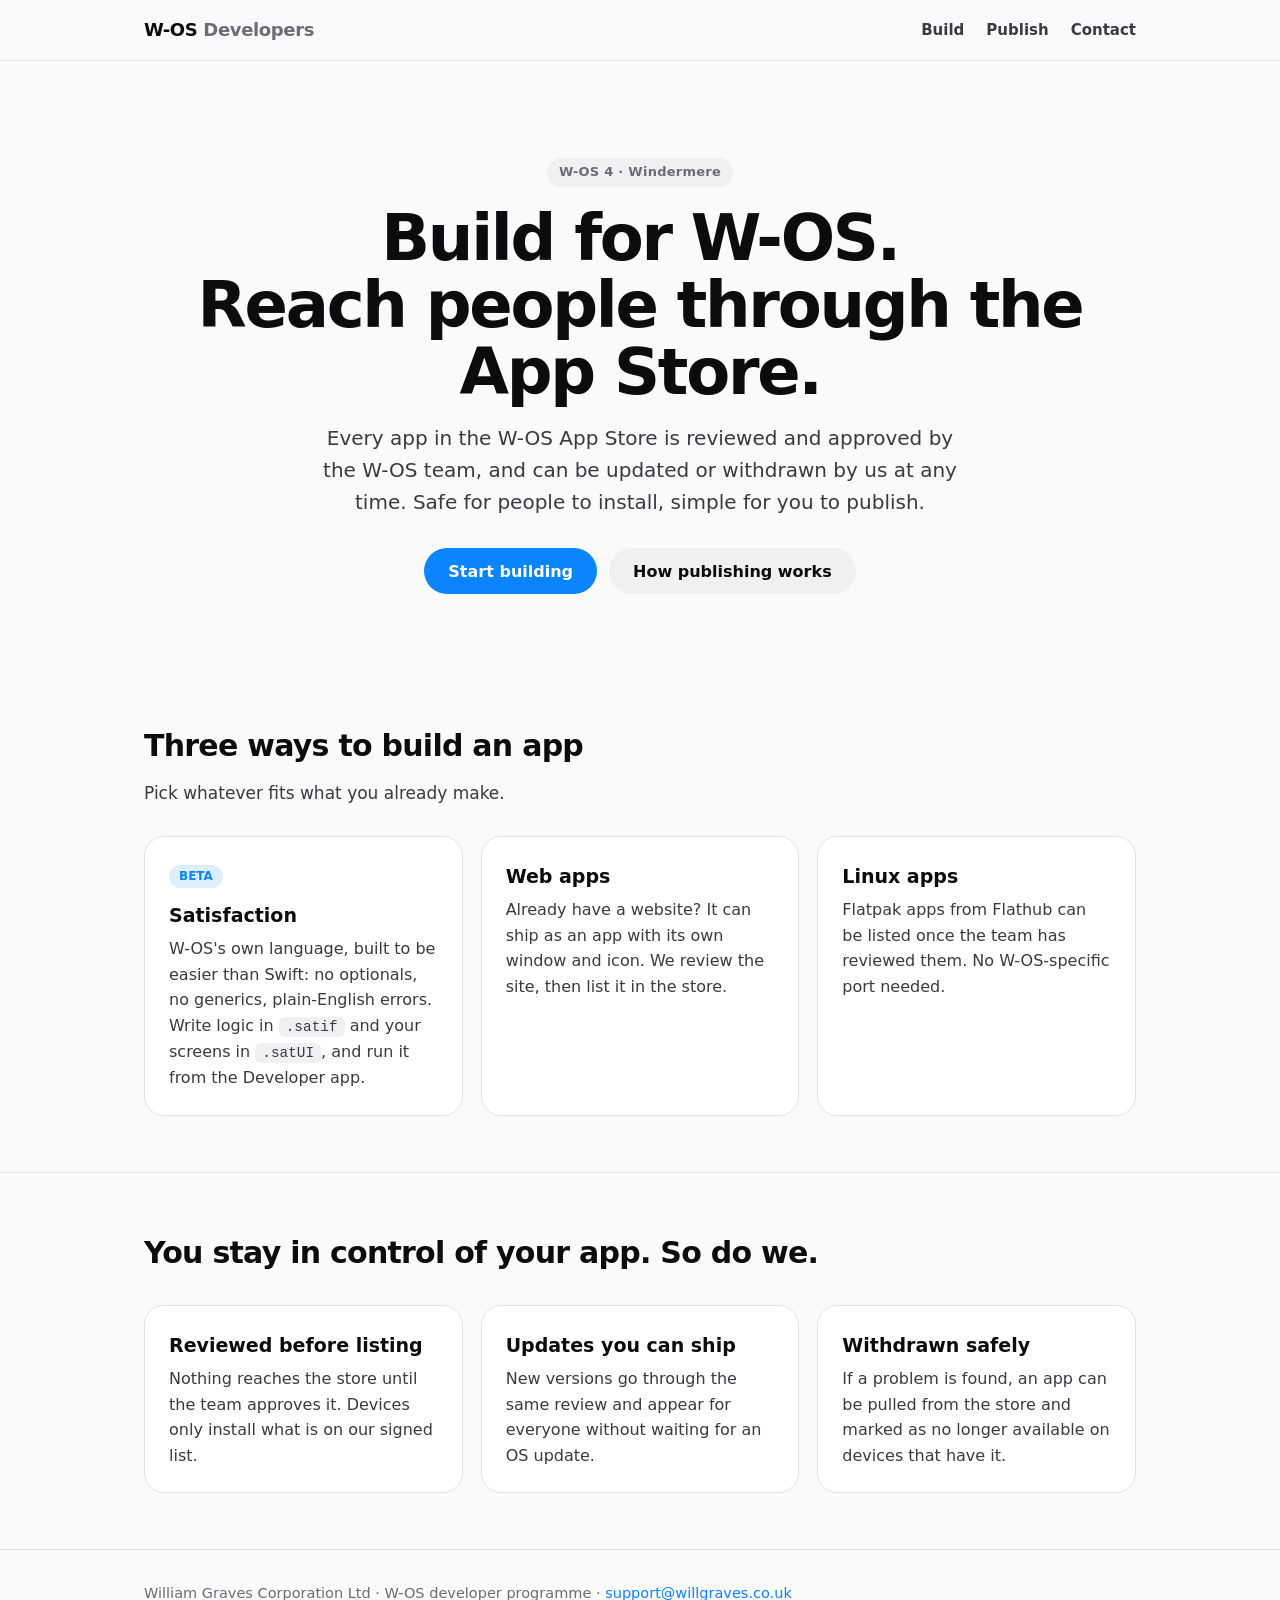
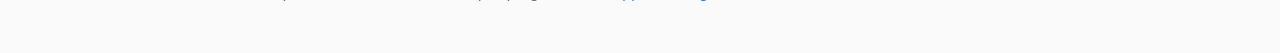
==== site/index.html @ a488e5d3 "W-OS developer site" ====
<!doctype html>
<html lang="en-GB">
<head>
<meta charset="utf-8">
<meta name="viewport" content="width=device-width, initial-scale=1">
<title>W-OS Developers</title>
<meta name="description" content="Build apps for W-OS, and get them into the W-OS App Store.">
<link rel="stylesheet" href="style.css">
</head>
<body>
<header class="top"><div class="wrap">
  <a class="brand" href="./">W-OS<span>Developers</span></a>
  <nav class="links"><a href="docs.html">Build</a><a href="submit.html">Publish</a><a href="mailto:support@willgraves.co.uk">Contact</a></nav>
</div></header>

<main>
<div class="wrap">
  <div class="hero">
    <span class="eyebrow">W-OS 4 &middot; Windermere</span>
    <h1>Build for W-OS.<br>Reach people through the App Store.</h1>
    <p class="lead">Every app in the <span style="white-space:nowrap">W-OS</span> App Store is reviewed and approved by the <span style="white-space:nowrap">W-OS</span> team, and can be updated or withdrawn by us at any time. Safe for people to install, simple for you to publish.</p>
    <div class="cta"><a class="btn" href="docs.html">Start building</a><a class="btn ghost" href="submit.html">How publishing works</a></div>
  </div>
</div>

<section><div class="wrap">
  <h2>Three ways to build an app</h2>
  <p style="color:var(--ink-2);margin:0">Pick whatever fits what you already make.</p>
  <div class="grid">
    <div class="card"><span class="tag">BETA</span><h3>Satisfaction</h3><p>W-OS's own language, built to be easier than Swift: no optionals, no generics, plain-English errors. Write logic in <code>.satif</code> and your screens in <code>.satUI</code>, and run it from the Developer app.</p></div>
    <div class="card"><h3>Web apps</h3><p>Already have a website? It can ship as an app with its own window and icon. We review the site, then list it in the store.</p></div>
    <div class="card"><h3>Linux apps</h3><p>Flatpak apps from Flathub can be listed once the team has reviewed them. No W-OS-specific port needed.</p></div>
  </div>
</div></section>

<section><div class="wrap">
  <h2>You stay in control of your app. So do we.</h2>
  <div class="grid">
    <div class="card"><h3>Reviewed before listing</h3><p>Nothing reaches the store until the team approves it. Devices only install what is on our signed list.</p></div>
    <div class="card"><h3>Updates you can ship</h3><p>New versions go through the same review and appear for everyone without waiting for an OS update.</p></div>
    <div class="card"><h3>Withdrawn safely</h3><p>If a problem is found, an app can be pulled from the store and marked as no longer available on devices that have it.</p></div>
  </div>
</div></section>
</main>

<footer><div class="wrap">William Graves Corporation Ltd &middot; W-OS developer programme &middot; <a href="mailto:support@willgraves.co.uk">support@willgraves.co.uk</a></div></footer>
</body>
</html>
---- site/style.css ----
:root {
  --bg: #fafafb; --panel: #ffffff; --panel-2: #f0f0f3; --ink: #0c0c0e; --ink-2: #3a3a40; --muted: #6c6c74;
  --line: #e2e2e6; --accent: #0a84ff; --code-bg: #14141a; --code-ink: #e8e8ee;
  color-scheme: light;
}
@media (prefers-color-scheme: dark) {
  :root { --bg: #0a0a0b; --panel: #141416; --panel-2: #1c1c1f; --ink: #f4f4f6; --ink-2: #c9c9d0; --muted: #8e8e96; --line: #2a2a2e; --code-bg: #0f0f13; color-scheme: dark; }
}
* { box-sizing: border-box; }
html { scroll-behavior: smooth; }
body { margin: 0; background: var(--bg); color: var(--ink); font: 400 17px/1.6 "Nunito", "Inter", system-ui, -apple-system, "Segoe UI", sans-serif; -webkit-font-smoothing: antialiased; }
a { color: var(--accent); text-decoration: none; }
a:hover { text-decoration: underline; }
.wrap { max-width: 1040px; margin: 0 auto; padding: 0 24px; }

header.top { position: sticky; top: 0; z-index: 10; background: color-mix(in srgb, var(--bg) 85%, transparent); backdrop-filter: blur(14px); border-bottom: 1px solid var(--line); }
header.top .wrap { display: flex; align-items: center; gap: 28px; height: 60px; }
.brand { font-weight: 800; letter-spacing: -.02em; color: var(--ink); font-size: 18px; }
.brand span { color: var(--muted); font-weight: 600; margin-left: 6px; }
nav.links { display: flex; gap: 22px; margin-left: auto; font-size: 15px; font-weight: 600; }
nav.links a { color: var(--ink-2); }
nav.links a[aria-current] { color: var(--accent); }

.hero { padding: 96px 0 72px; text-align: center; }
.eyebrow { display: inline-block; padding: 4px 12px; border-radius: 999px; background: var(--panel-2); color: var(--muted); font-size: 13px; font-weight: 700; letter-spacing: .02em; }
h1 { font-size: clamp(38px, 6vw, 64px); line-height: 1.05; letter-spacing: -.035em; margin: 18px 0 16px; font-weight: 800; }
h2 { font-size: 30px; letter-spacing: -.025em; margin: 0 0 10px; font-weight: 800; }
h3 { font-size: 19px; margin: 0 0 6px; font-weight: 800; }
.lead { font-size: 20px; color: var(--ink-2); max-width: 640px; margin: 0 auto 30px; }
.cta { display: inline-flex; gap: 12px; flex-wrap: wrap; justify-content: center; }
.btn { display: inline-flex; align-items: center; height: 46px; padding: 0 24px; border-radius: 999px; background: var(--accent); color: #fff; font-weight: 700; font-size: 16px; }
.btn:hover { text-decoration: none; filter: brightness(1.08); }
.btn.ghost { background: var(--panel-2); color: var(--ink); }

section { padding: 56px 0; }
section + section { border-top: 1px solid var(--line); }
.grid { display: grid; gap: 18px; grid-template-columns: repeat(auto-fit, minmax(290px, 1fr)); margin-top: 28px; }
.card { background: var(--panel); border: 1px solid var(--line); border-radius: 20px; padding: 24px; }
.card p { margin: 0; color: var(--ink-2); font-size: 16px; }
.tag { display: inline-block; margin-bottom: 12px; padding: 2px 10px; border-radius: 999px; background: color-mix(in srgb, var(--accent) 14%, transparent); color: var(--accent); font-size: 12px; font-weight: 800; }

.steps { counter-reset: s; list-style: none; padding: 0; margin: 24px 0 0; display: grid; gap: 14px; }
.steps li { counter-increment: s; display: flex; gap: 16px; align-items: flex-start; background: var(--panel); border: 1px solid var(--line); border-radius: 18px; padding: 18px 20px; }
.steps li::before { content: counter(s); flex: none; width: 30px; height: 30px; border-radius: 50%; background: var(--accent); color: #fff; display: grid; place-items: center; font-weight: 800; font-size: 14px; }
.steps b { display: block; }

pre, code { font-family: ui-monospace, "SF Mono", Menlo, Consolas, monospace; }
pre { background: var(--code-bg); color: var(--code-ink); border-radius: 16px; padding: 20px 22px; overflow-x: auto; font-size: 14.5px; line-height: 1.55; margin: 18px 0; }
code { background: var(--panel-2); padding: 2px 7px; border-radius: 6px; font-size: .9em; }
pre code { background: none; padding: 0; }

table { width: 100%; border-collapse: collapse; margin: 18px 0; background: var(--panel); border: 1px solid var(--line); border-radius: 16px; overflow: hidden; }
th, td { text-align: left; padding: 12px 16px; border-bottom: 1px solid var(--line); font-size: 15.5px; vertical-align: top; }
th { background: var(--panel-2); font-weight: 800; }
tr:last-child td { border-bottom: 0; }
.note { border-left: 4px solid var(--accent); background: var(--panel); border-radius: 0 14px 14px 0; padding: 14px 18px; margin: 20px 0; color: var(--ink-2); }
.page { padding: 64px 0 40px; }
.page .lead { margin-left: 0; }
footer { border-top: 1px solid var(--line); padding: 32px 0 48px; color: var(--muted); font-size: 14.5px; }
@media (max-width: 640px) { nav.links { gap: 14px; font-size: 14px; } .hero { padding: 64px 0 48px; } .brand span { display: none; } }
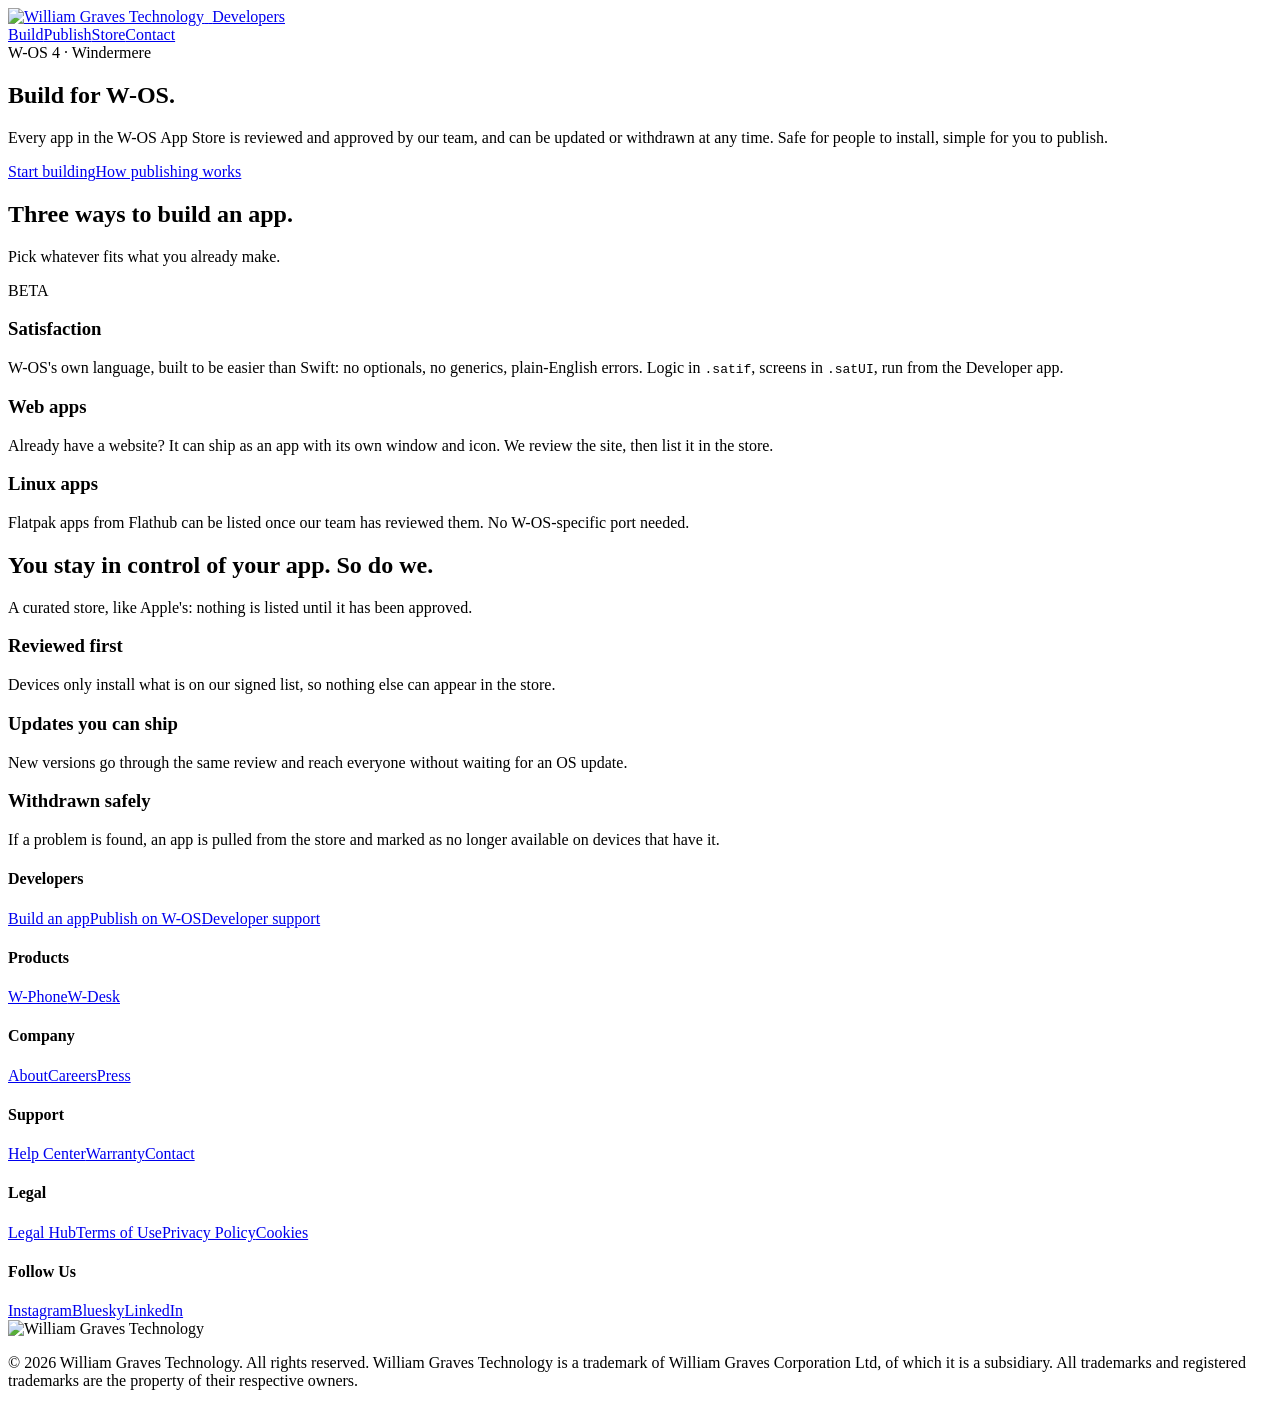
==== commit 35f765a1: "Match the William Graves Technology site design" ====
--- a/site/index.html
+++ b/site/index.html
@@ -1,48 +1,67 @@
-<!doctype html>
+<!DOCTYPE html>
 <html lang="en-GB">
 <head>
 <meta charset="utf-8">
 <meta name="viewport" content="width=device-width, initial-scale=1">
-<title>W-OS Developers</title>
-<meta name="description" content="Build apps for W-OS, and get them into the W-OS App Store.">
-<link rel="stylesheet" href="style.css">
+<title>W-OS Developers | William Graves Technology</title>
+<meta name="description" content="Build apps for W-OS and get them into the W-OS App Store.">
+<meta name="theme-color" content="#f8f8f8" media="(prefers-color-scheme: light)">
+<meta name="theme-color" content="#141414" media="(prefers-color-scheme: dark)">
+<link rel="icon" href="/assets/dark_logo.png">
+<link rel="stylesheet" href="/style.css">
 </head>
 <body>
-<header class="top"><div class="wrap">
-  <a class="brand" href="./">W-OS<span>Developers</span></a>
-  <nav class="links"><a href="docs.html">Build</a><a href="submit.html">Publish</a><a href="mailto:support@willgraves.co.uk">Contact</a></nav>
-</div></header>
+<header class="top">
+  <a class="logo" href="/" aria-label="W-OS Developers home">
+    <img class="light" src="/assets/dark_logo.png" alt="William Graves Technology">
+    <img class="dark" src="/assets/light_logo.png" alt="">
+    <span class="tag">Developers</span>
+  </a>
+  <nav><a href="/docs.html">Build</a><a href="/submit.html">Publish</a><a href="https://www.williamgravestechnology.com/products/">Store</a><a href="mailto:support@willgraves.co.uk">Contact</a></nav>
+</header>
+<main>
 
-<main>
-<div class="wrap">
-  <div class="hero">
-    <span class="eyebrow">W-OS 4 &middot; Windermere</span>
-    <h1>Build for W-OS.<br>Reach people through the App Store.</h1>
-    <p class="lead">Every app in the <span style="white-space:nowrap">W-OS</span> App Store is reviewed and approved by the <span style="white-space:nowrap">W-OS</span> team, and can be updated or withdrawn by us at any time. Safe for people to install, simple for you to publish.</p>
-    <div class="cta"><a class="btn" href="docs.html">Start building</a><a class="btn ghost" href="submit.html">How publishing works</a></div>
-  </div>
-</div>
+<section class="hero">
+  <span class="eyebrow">W-OS 4 &middot; Windermere</span>
+  <h1>Build for <span style="white-space:nowrap">W-OS.</span></h1>
+  <p>Every app in the <span style="white-space:nowrap">W-OS</span> App Store is reviewed and approved by our team, and can be updated or withdrawn at any time. Safe for people to install, simple for you to publish.</p>
+  <div class="cta"><a class="btn" href="/docs.html">Start building</a><a class="btn ghost" href="/submit.html">How publishing works</a></div>
+</section>
 
-<section><div class="wrap">
-  <h2>Three ways to build an app</h2>
-  <p style="color:var(--ink-2);margin:0">Pick whatever fits what you already make.</p>
+<section class="band"><div class="wrap">
+  <h2>Three ways to build an app.</h2>
+  <p class="sub">Pick whatever fits what you already make.</p>
   <div class="grid">
-    <div class="card"><span class="tag">BETA</span><h3>Satisfaction</h3><p>W-OS's own language, built to be easier than Swift: no optionals, no generics, plain-English errors. Write logic in <code>.satif</code> and your screens in <code>.satUI</code>, and run it from the Developer app.</p></div>
+    <div class="card"><span class="tagpill">BETA</span><h3>Satisfaction</h3><p>W-OS's own language, built to be easier than Swift: no optionals, no generics, plain-English errors. Logic in <code>.satif</code>, screens in <code>.satUI</code>, run from the Developer app.</p></div>
     <div class="card"><h3>Web apps</h3><p>Already have a website? It can ship as an app with its own window and icon. We review the site, then list it in the store.</p></div>
-    <div class="card"><h3>Linux apps</h3><p>Flatpak apps from Flathub can be listed once the team has reviewed them. No W-OS-specific port needed.</p></div>
+    <div class="card"><h3>Linux apps</h3><p>Flatpak apps from Flathub can be listed once our team has reviewed them. No W-OS-specific port needed.</p></div>
   </div>
 </div></section>
 
-<section><div class="wrap">
+<section class="band gold"><div class="wrap">
   <h2>You stay in control of your app. So do we.</h2>
+  <p class="sub">A curated store, like Apple's: nothing is listed until it has been approved.</p>
   <div class="grid">
-    <div class="card"><h3>Reviewed before listing</h3><p>Nothing reaches the store until the team approves it. Devices only install what is on our signed list.</p></div>
-    <div class="card"><h3>Updates you can ship</h3><p>New versions go through the same review and appear for everyone without waiting for an OS update.</p></div>
-    <div class="card"><h3>Withdrawn safely</h3><p>If a problem is found, an app can be pulled from the store and marked as no longer available on devices that have it.</p></div>
+    <div class="card"><h3>Reviewed first</h3><p>Devices only install what is on our signed list, so nothing else can appear in the store.</p></div>
+    <div class="card"><h3>Updates you can ship</h3><p>New versions go through the same review and reach everyone without waiting for an OS update.</p></div>
+    <div class="card"><h3>Withdrawn safely</h3><p>If a problem is found, an app is pulled from the store and marked as no longer available on devices that have it.</p></div>
   </div>
 </div></section>
+
 </main>
-
-<footer><div class="wrap">William Graves Corporation Ltd &middot; W-OS developer programme &middot; <a href="mailto:support@willgraves.co.uk">support@willgraves.co.uk</a></div></footer>
+<footer>
+  <div class="fcols">
+    <div class="fcol"><h4>Developers</h4><a href="/docs.html">Build an app</a><a href="/submit.html">Publish on W-OS</a><a href="mailto:support@willgraves.co.uk">Developer support</a></div>
+    <div class="fcol"><h4>Products</h4><a href="https://www.williamgravestechnology.com/products/w-phone/">W-Phone</a><a href="https://www.williamgravestechnology.com/products/w-desk/">W-Desk</a></div>
+    <div class="fcol"><h4>Company</h4><a href="https://www.williamgravestechnology.com/about/">About</a><a href="https://www.williamgravestechnology.com/careers/">Careers</a><a href="https://www.williamgravestechnology.com/press/">Press</a></div>
+    <div class="fcol"><h4>Support</h4><a href="https://www.williamgravestechnology.com/support/">Help Center</a><a href="https://www.williamgravestechnology.com/legal/warranties/">Warranty</a><a href="https://www.williamgravestechnology.com/support/contact/">Contact</a></div>
+    <div class="fcol"><h4>Legal</h4><a href="https://www.williamgravestechnology.com/legal/">Legal Hub</a><a href="https://www.williamgravestechnology.com/legal/terms/tos.html">Terms of Use</a><a href="https://www.williamgravestechnology.com/legal/privacy/">Privacy Policy</a><a href="https://www.williamgravestechnology.com/legal/cookies/">Cookies</a></div>
+    <div class="fcol"><h4>Follow Us</h4><a href="https://www.instagram.com/williamgravestechnology">Instagram</a><a href="https://bsky.app/profile/williamgravestechnology.com">Bluesky</a><a href="https://www.linkedin.com/company/william-graves-technology">LinkedIn</a></div>
+  </div>
+  <div class="fbottom">
+    <picture><source srcset="/assets/light_logo.png" media="(prefers-color-scheme: dark)"><img src="/assets/dark_logo.png" alt="William Graves Technology"></picture>
+    <p>&copy; 2026 William Graves Technology. All rights reserved. William Graves Technology is a trademark of William Graves Corporation Ltd, of which it is a subsidiary. All trademarks and registered trademarks are the property of their respective owners.</p>
+  </div>
+</footer>
 </body>
 </html>
